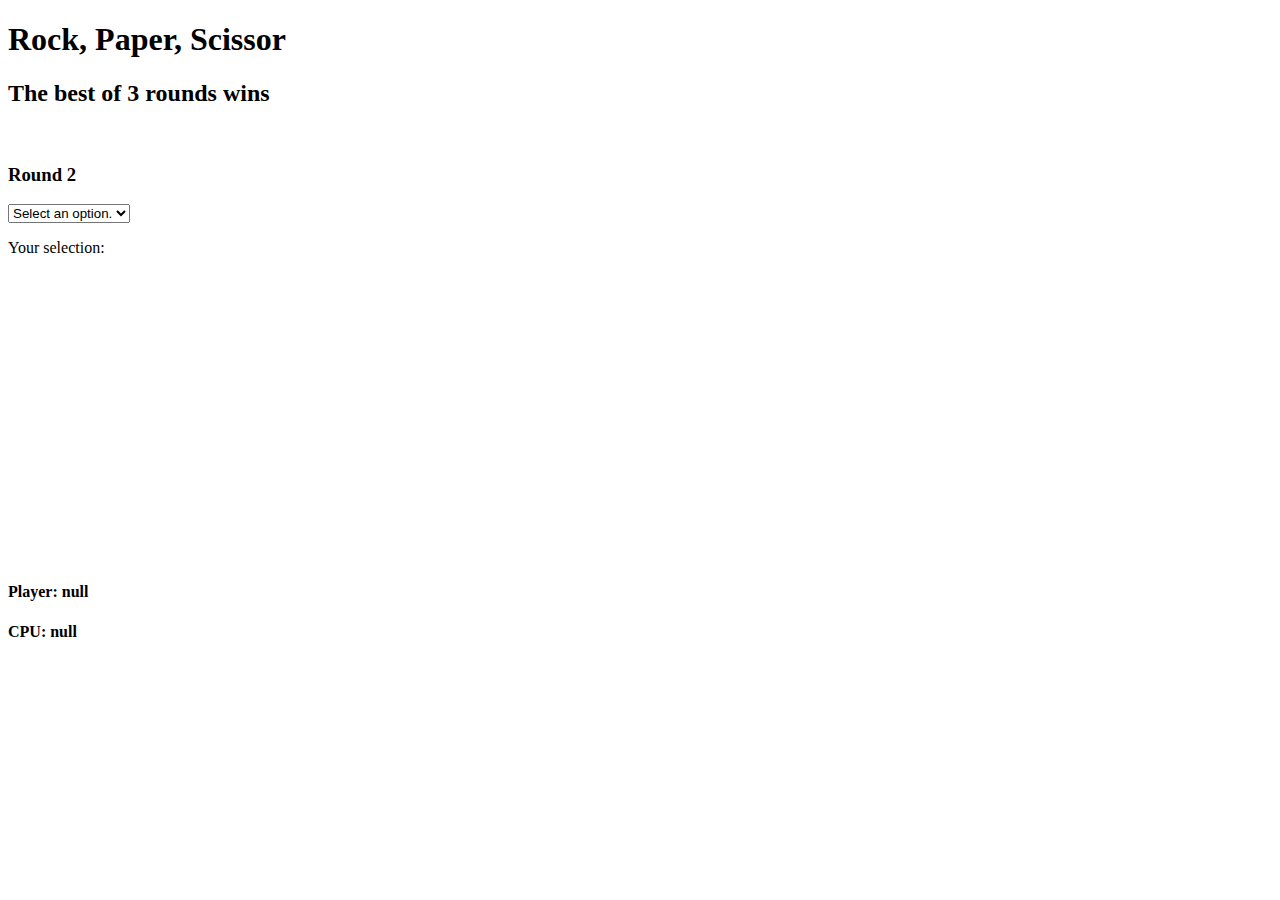
==== round2.html @ e6d4eb7a "Removed CPU button; made the innerHTML for CPU's selection AND the show round result function fire w" ====
<!DOCTYPE html>
<html lang="en">
    <head>
        <meta charset="utf-8">

        <script src="script2.js" defer></script>
    </head>

<body onload="sessionStorage.getItem('score')">
    
   
    <form>
        <h1>Rock, Paper, Scissor</h1>
        <h2>The best of 3 rounds wins</h2><br>
        <h3>Round 2</h3>
        <select onclick="cpuMove, console.log(cpuMove)" id="form">
            <option onclick="popNoSelection()" id="none">Select an option.</option>
            <option onclick="popRock(), showButton()" id="rock">Rock</option>
            <option onclick="popPaper(), showButton()" id="paper">Paper</option>
            <option onclick="popScissor(), showButton()" id="scissor">Scissor</option>
        </select>
        <p>Your selection: </p> 
        <h4 id="humanSelection"></h4>
    <br>
    
   <!--<div id="cpuButtonDiv">
        <input id="input", type="button", value="Click for CPU's move."></input>  
   
        </div>-->
            
        
        <div id="pDiv">
            <p>CPU's selection: </p>
        </div> 
        <h4 id="cpu-selection"></h4> 
     
    
    <br>
    <br>
    <br>

    
    <input onclick="conditional(), showCpuMove(), showPlayAgain(), showPDiv(), showScore2(), showNextRound()" , 
    id="button" type="button" value="Click to view results."></input>
    <h4 id="resultText"></h4>
    </form>

    <h2 id="round-result"></h2>
<br><br><br>
<button id="playAgain"><a href="index.html">Start Over</a></button>

<br><br>

<button id="nextRound"><a href="./round3.html">Play Next Round</a></button>


<h4 id="cumulScoreHum"></h4>
<h4 id="cumulScoreCPU"></h4>


<h1 id="endSeriesPl">You have won the series!</h1>
<h1 id="endSeriesCpu">You have lost the series against the CPU!</h1>

<script>
    

    </script>

</body>
</html>
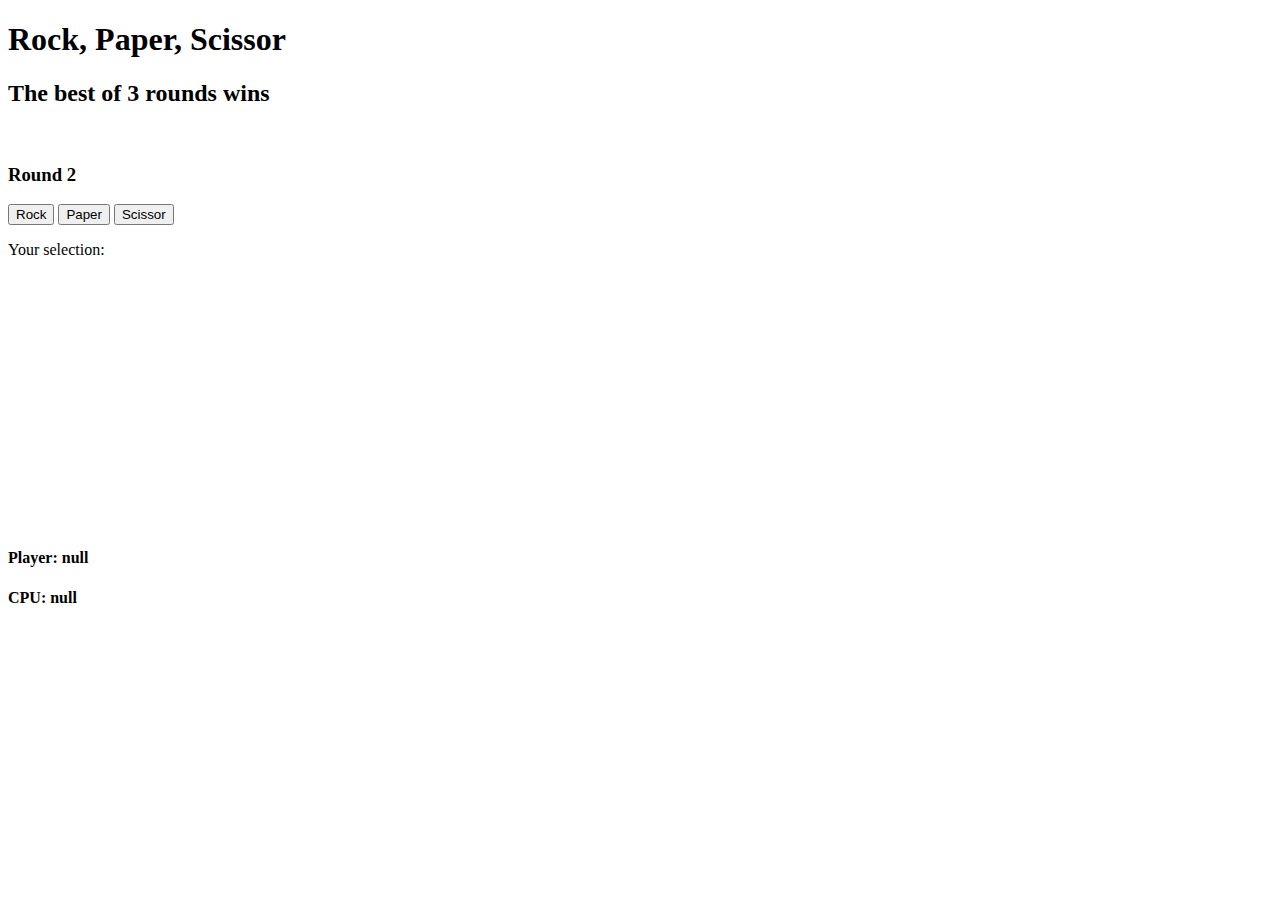
==== commit 1f520872: "Begun to style page. Learned to add background img. Will soon add hover effects to main three button" ====
--- a/round2.html
+++ b/round2.html
@@ -6,19 +6,27 @@
         <script src="script2.js" defer></script>
     </head>
 
-<body onload="sessionStorage.getItem('score')">
-    
-   
-    <form>
+<body>
+    <header>
         <h1>Rock, Paper, Scissor</h1>
         <h2>The best of 3 rounds wins</h2><br>
         <h3>Round 2</h3>
-        <select onclick="cpuMove, console.log(cpuMove)" id="form">
-            <option onclick="popNoSelection()" id="none">Select an option.</option>
-            <option onclick="popRock(), showButton()" id="rock">Rock</option>
-            <option onclick="popPaper(), showButton()" id="paper">Paper</option>
-            <option onclick="popScissor(), showButton()" id="scissor">Scissor</option>
-        </select>
+    </header>
+   
+    <form>
+        
+        
+        <button type="button" onclick="popRock(), showButton()" id="rock">Rock</button>
+        <button type="button" onclick="popPaper(), showButton()" id="paper">Paper</button>
+        <button type="button" onclick="popScissor(), showButton()" id="scissor">Scissor</button>
+
+            
+           <!-- <select onclick="cpuMove, console.log(cpuMove)" id="form">
+                <option onclick="popNoSelection()" id="none">Select an option.</option>
+                <option </option>
+                <option </option>
+                <option </option>
+            </select>-->
         <p>Your selection: </p> 
         <h4 id="humanSelection"></h4>
     <br>
@@ -46,12 +54,12 @@
     </form>
 
     <h2 id="round-result"></h2>
-<br><br><br>
-<button id="playAgain"><a href="index.html">Start Over</a></button>
+<br>
 
+<a href="index.html", id="playAgain"><button>Start Over</button></a>
 <br><br>
 
-<button id="nextRound"><a href="./round3.html">Play Next Round</a></button>
+<a href="./round3.html", id="nextRound"><button>Play Next Round</button></a>
 
 
 <h4 id="cumulScoreHum"></h4>
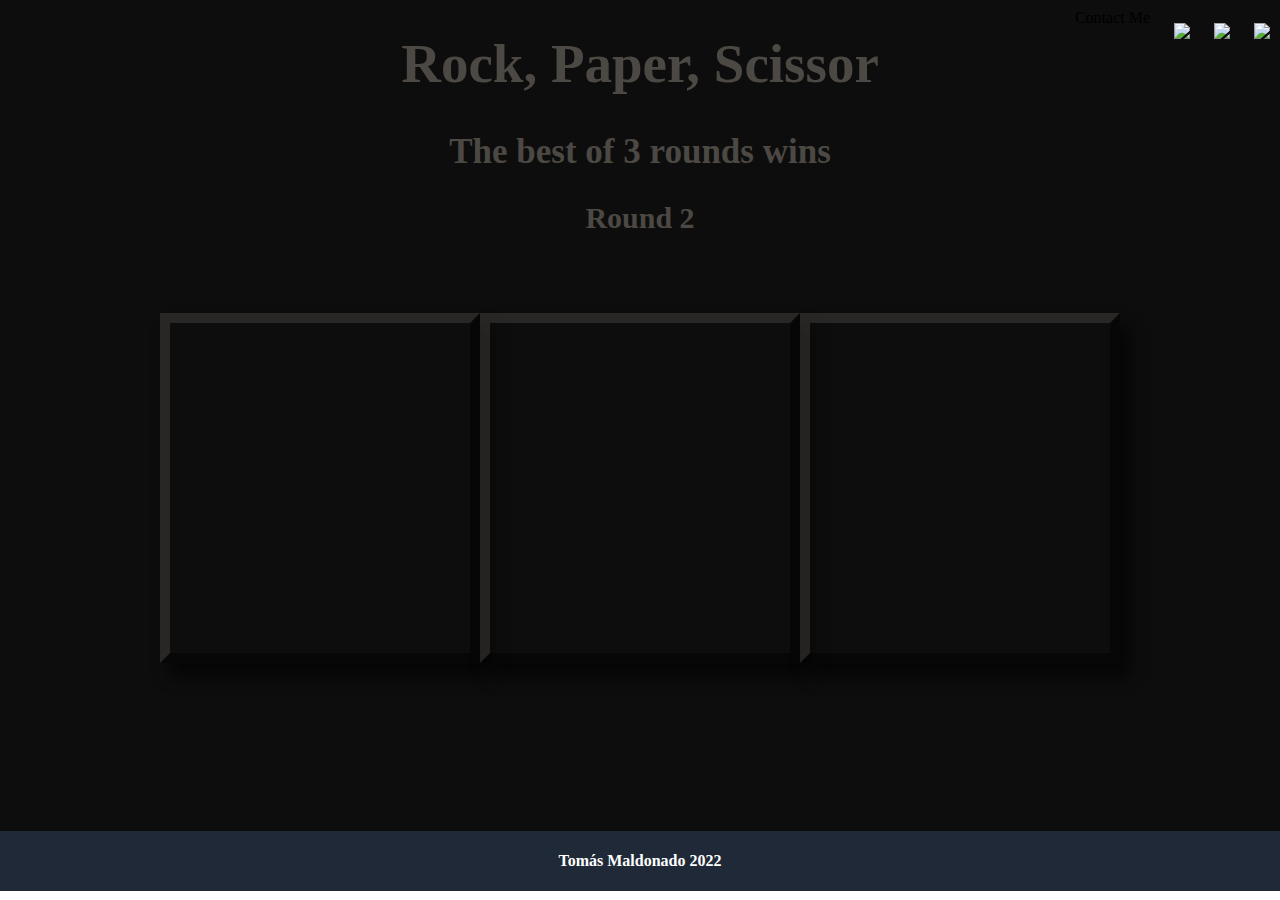
==== commit 83f2c632: "Tentative final draft." ====
--- a/round2.html
+++ b/round2.html
@@ -2,77 +2,96 @@
 <html lang="en">
     <head>
         <meta charset="utf-8">
-
+        <title>Rock, Paper, Scissor</title>
+        <meta name="description" content="Round 2">
+        <meta name="author" content="Tomas Maldonado">
+        <meta name="viewport" content="width=device-width, initial-scale=1">
+        <link rel="stylesheet" href="./scss/main2.css">
         <script src="script2.js" defer></script>
+        <link rel="icon" href="../../general icons/monkey icon.png">
     </head>
 
 <body>
-    <header>
-        <h1>Rock, Paper, Scissor</h1>
-        <h2>The best of 3 rounds wins</h2><br>
-        <h3>Round 2</h3>
-    </header>
-   
-    <form>
+    <div class="mainDiv"> 
+            <ul id="contactBar">
+                <li id="liP">Contact Me</li>
+                <li id="github"><a href="https://github.com/tmaldonado98", 
+                    target="blank"><img src="../../general icons/github icon.png">
+                    </a></li>
+                <li id="email"><a href="mailto: tmaldonadotrs@gmail.com",
+                    target="blank"><img src="../../general icons/mail icon.png"> 
+                    </a></li>
+                <li id="ig"><a href="https://www.instagram.com/tomas.m.98/",
+                    target="blank"><img src="../../general icons/instagram icon.png"> 
+                    </a></li>                    
+            </ul>
+                                
+        <div class="cumulScoreBox">
+            <h4 id="cumulScoreHum"></h4>
+            <h4 id="cumulScoreCPU"></h4>
+        </div>
         
-        
-        <button type="button" onclick="popRock(), showButton()" id="rock">Rock</button>
-        <button type="button" onclick="popPaper(), showButton()" id="paper">Paper</button>
-        <button type="button" onclick="popScissor(), showButton()" id="scissor">Scissor</button>
+        <div id="resultDivBox">
+            <h2 id="round-result"></h2>
+            <h2 id="endSeriesPl"></h2>
+            <h2 id="endSeriesCpu"></h2>        
+        </div> 
 
-            
-           <!-- <select onclick="cpuMove, console.log(cpuMove)" id="form">
-                <option onclick="popNoSelection()" id="none">Select an option.</option>
-                <option </option>
-                <option </option>
-                <option </option>
-            </select>-->
-        <p>Your selection: </p> 
-        <h4 id="humanSelection"></h4>
-    <br>
-    
-   <!--<div id="cpuButtonDiv">
-        <input id="input", type="button", value="Click for CPU's move."></input>  
-   
-        </div>-->
-            
-        
-        <div id="pDiv">
-            <p>CPU's selection: </p>
-        </div> 
-        <h4 id="cpu-selection"></h4> 
-     
-    
-    <br>
-    <br>
-    <br>
-
-    
-    <input onclick="conditional(), showCpuMove(), showPlayAgain(), showPDiv(), showScore2(), showNextRound()" , 
-    id="button" type="button" value="Click to view results."></input>
-    <h4 id="resultText"></h4>
-    </form>
-
-    <h2 id="round-result"></h2>
-<br>
-
-<a href="index.html", id="playAgain"><button>Start Over</button></a>
-<br><br>
-
-<a href="./round3.html", id="nextRound"><button>Play Next Round</button></a>
+        <header>
+            <div class="headerDiv">
+                <h1>Rock, Paper, Scissor</h1>
+                <h2>The best of 3 rounds wins</h2>
+                <h3>Round 2</h3>
+            </div>
+        </header>
 
 
-<h4 id="cumulScoreHum"></h4>
-<h4 id="cumulScoreCPU"></h4>
+        <main>
 
+        <section>    
+                <div class="buttonsDiv">
+                    <button type="button" onclick="popRock()" class="rock">
+                        <img src="./images/rock48.png", class="rockImg"></button>
+                    <button type="button" onclick="popPaper()" class="paper">
+                        <img src="./images/paper transparent background.gif", class="paperImg"></button>
+                    <button type="button" onclick="popScissor()" class="scissor">
+                    <img src="./images/scissor ransarentak.gif", class="scissorImg"></button>
+                </div>
+                <br>        
+                <br>
+        </section>
 
-<h1 id="endSeriesPl">You have won the series!</h1>
-<h1 id="endSeriesCpu">You have lost the series against the CPU!</h1>
+        <section id="textAndButtons">
+            <div id="humAndCpuSelBox">
+                
+                <div class="humSelBox">
+                <p id="yrSel">Your selection: </p> 
+                <h4 id="humanSelection"></h4>
+                </div>
+            
+                <div class="cpuSelBox">
+                    <div id="pDiv">
+                        <p>CPU's selection: </p>
+                    </div> 
+                    <h4 id="cpu-selection"></h4>
+                </div>
+            </div>
+        </section>  
 
-<script>
-    
+        <div class="smallBtnsDiv">
+            <input onclick="conditional(), showCpuMove(), showPDiv(), showScore2(), showNextRound(), showPlayAgain()" , 
+            id="resultButton" type="button" value="Click To View Results">
+            <a href="./index.html"><button id="playAgain" >Start Over</button></a>
+            <a href="./round3.html"><button id="nextRound">Play Next Round</button></a>
+        </div>
+    </div>
+</main>
 
-    </script>
+<footer>
+    <p>
+        Tomás Maldonado 2022
+    </p>
+</footer>
 
 </body>
 </html>--- a/scss/main2.css
+++ b/scss/main2.css
@@ -0,0 +1,427 @@
+* {
+  -webkit-box-sizing: border-box;
+          box-sizing: border-box;
+}
+
+body {
+  margin: 0;
+}
+
+#contactBar {
+  list-style: none;
+  width: 100%;
+  height: 60px;
+  position: absolute;
+  left: 0;
+  text-align: right;
+  padding-top: 7px;
+}
+
+#contactBar li {
+  display: inline-block;
+  margin: 0 10px;
+}
+
+#contactBar #liP {
+  position: relative;
+  top: -1rem;
+  font-family: font-family "Merienda", "Impact", "Georgia";
+}
+
+.mainDiv:after {
+  content: "";
+  display: block;
+  height: 100%;
+  width: 100%;
+  background-color: rgba(81, 81, 81, 0.164);
+  position: absolute;
+  top: 0;
+  left: 0;
+  z-index: 0;
+}
+
+.mainDiv {
+  background-image: url("../../../generalImages/image4.jpg");
+  background-color: black;
+  padding: 0em 10em 0em 10em;
+  background-position: center;
+  background-size: cover;
+  position: relative;
+}
+
+.mainDiv > * {
+  z-index: 10;
+  position: relative;
+}
+
+header {
+  margin: 0 20% 0 20%;
+}
+
+.headerDiv {
+  display: -webkit-box;
+  display: -ms-flexbox;
+  display: flex;
+  -webkit-box-pack: center;
+      -ms-flex-pack: center;
+          justify-content: center;
+  -webkit-box-align: center;
+      -ms-flex-align: center;
+          align-items: center;
+  -webkit-box-orient: vertical;
+  -webkit-box-direction: normal;
+      -ms-flex-direction: column;
+          flex-direction: column;
+  padding-top: 2em;
+  color: #4c4843;
+  -webkit-animation: fadeIn 2s;
+          animation: fadeIn 2s;
+}
+
+.headerDiv h1, .headerDiv h2 {
+  border-width: width 22px;
+  border-color: black;
+}
+
+.headerDiv h1 {
+  font-size: 55px;
+  margin-top: 0;
+}
+
+.headerDiv h2 {
+  font-size: 35px;
+  margin-top: 0;
+}
+
+.headerDiv h3 {
+  margin-top: 0;
+  font-size: 30px;
+}
+
+@-webkit-keyframes fadeOut {
+  to {
+    opacity: 0;
+  }
+}
+
+@keyframes fadeOut {
+  to {
+    opacity: 0;
+  }
+}
+
+.fadeOut {
+  -webkit-transition: 1s ease-out;
+  transition: 1s ease-out;
+  opacity: 0;
+}
+
+@-webkit-keyframes fadeIn {
+  from {
+    opacity: 0;
+  }
+  to {
+    opacity: 0.25;
+  }
+  to {
+    opacity: 0.5;
+  }
+  to {
+    opacity: 0.75;
+  }
+  to {
+    opacity: 1;
+  }
+}
+
+@keyframes fadeIn {
+  from {
+    opacity: 0;
+  }
+  to {
+    opacity: 0.25;
+  }
+  to {
+    opacity: 0.5;
+  }
+  to {
+    opacity: 0.75;
+  }
+  to {
+    opacity: 1;
+  }
+}
+
+.fadeIn {
+  -webkit-transition: 1s ease-in-out;
+  transition: 1s ease-in-out;
+  opacity: 1;
+}
+
+.cumulScoreBox {
+  position: absolute;
+  top: 2rem;
+  max-width: -webkit-fit-content;
+  max-width: -moz-fit-content;
+  max-width: fit-content;
+  display: -webkit-box;
+  display: -ms-flexbox;
+  display: flex;
+  min-width: 30%;
+  -webkit-box-pack: justify;
+      -ms-flex-pack: justify;
+          justify-content: space-between;
+  left: 0;
+  right: 0;
+  margin-left: auto;
+  margin-right: auto;
+  font-size: 50px;
+  color: antiquewhite;
+}
+
+.cumulScoreBox h4 {
+  color: antiquewhite;
+}
+
+#cumulScoreHum, #cumulScoreCPU {
+  text-shadow: 4px 2px rebeccapurple;
+}
+
+.buttonsDiv {
+  display: -webkit-box;
+  display: -ms-flexbox;
+  display: flex;
+  -webkit-box-orient: horizontal;
+  -webkit-box-direction: normal;
+      -ms-flex-direction: row;
+          flex-direction: row;
+  -ms-flex-pack: distribute;
+      justify-content: space-around;
+  -webkit-box-align: center;
+      -ms-flex-align: center;
+          align-items: center;
+  outline: none;
+  margin-top: 3rem;
+  -webkit-animation: fadeIn 2s;
+          animation: fadeIn 2s;
+}
+
+/*.buttonsDiv.active {
+    animation: fadeOut 7s;
+}*/
+.rock, .paper, .scissor {
+  background-color: transparent;
+  width: 400px;
+  height: 350px;
+  border-width: 10px;
+  border-color: rgba(76, 72, 67, 0.445);
+  border-style: outset;
+  display: -webkit-box;
+  display: -ms-flexbox;
+  display: flex;
+  -webkit-box-orient: vertical;
+  -webkit-box-direction: normal;
+      -ms-flex-direction: column;
+          flex-direction: column;
+  -webkit-box-pack: start;
+      -ms-flex-pack: start;
+          justify-content: start;
+  -webkit-box-align: center;
+      -ms-flex-align: center;
+          align-items: center;
+  -webkit-box-shadow: 10px 14px 14px rgba(0, 0, 0, 0.6);
+          box-shadow: 10px 14px 14px rgba(0, 0, 0, 0.6);
+  z-index: 7;
+}
+
+.rockImg, .paperImg, .scissorImg {
+  margin: auto;
+  width: 40%;
+  -webkit-box-pack: center;
+      -ms-flex-pack: center;
+          justify-content: center;
+  -webkit-box-align: center;
+      -ms-flex-align: center;
+          align-items: center;
+  opacity: 0;
+}
+
+.paperImg, .scissorImg {
+  height: auto;
+}
+
+.scissorImg {
+  height: 50%;
+  width: 50%;
+}
+
+.rock:hover, .paper:hover, .scissor:hover {
+  -webkit-transition-duration: 650ms;
+          transition-duration: 650ms;
+  border-width: 19px;
+  border-color: rgba(76, 72, 67, 0.954);
+  border-style: double;
+}
+
+.rock:hover .rockImg, .rock:hover .paperImg, .rock:hover .scissorImg, .rock:hover .paperImg, .rock:hover .scissorImg, .rock:hover .scissorImg, .paper:hover .rockImg, .paper:hover .paperImg, .paper:hover .scissorImg, .paper:hover .paperImg, .paper:hover .scissorImg, .paper:hover .scissorImg, .scissor:hover .rockImg, .scissor:hover .paperImg, .scissor:hover .scissorImg, .scissor:hover .paperImg, .scissor:hover .scissorImg, .scissor:hover .scissorImg {
+  -webkit-transition-duration: 500ms;
+          transition-duration: 500ms;
+  opacity: 1;
+}
+
+#resultDivBox {
+  display: -webkit-box;
+  display: -ms-flexbox;
+  display: flex;
+  -ms-flex-wrap: wrap;
+      flex-wrap: wrap;
+  -webkit-box-align: center;
+      -ms-flex-align: center;
+          align-items: center;
+  -webkit-box-pack: center;
+      -ms-flex-pack: center;
+          justify-content: center;
+  font-size: 25px;
+  color: antiquewhite;
+  width: 50%;
+  margin-left: auto;
+  margin-right: auto;
+  padding-bottom: 2rem;
+  position: absolute;
+  top: 25%;
+  left: 0;
+  right: 0;
+}
+
+#resultDivBox #round-result {
+  text-shadow: 2px 2px rebeccapurple;
+}
+
+#resultDivBox #endSeriesPl, #resultDivBox #endSeriesCpu {
+  text-shadow: 4px 2px rebeccapurple;
+}
+
+/*#endSeriesText {
+    width: fit-content;
+    height: 50px;
+    margin: 0 auto;
+}
+*/
+#textAndButtons {
+  position: absolute;
+  top: 0;
+  bottom: 0;
+  right: 0;
+  left: 0;
+  width: 50%;
+  height: -webkit-fit-content;
+  height: -moz-fit-content;
+  height: fit-content;
+  margin-left: auto;
+  margin-right: auto;
+  padding-top: 2rem;
+  display: -webkit-box;
+  display: -ms-flexbox;
+  display: flex;
+  -webkit-box-orient: vertical;
+  -webkit-box-direction: normal;
+      -ms-flex-direction: column;
+          flex-direction: column;
+  -ms-flex-line-pack: center;
+      align-content: center;
+  -webkit-box-pack: center;
+      -ms-flex-pack: center;
+          justify-content: center;
+  z-index: 5;
+}
+
+#textAndButtons #humAndCpuSelBox {
+  position: relative;
+  display: -webkit-box;
+  display: -ms-flexbox;
+  display: flex;
+  -webkit-box-orient: horizontal;
+  -webkit-box-direction: normal;
+      -ms-flex-direction: row;
+          flex-direction: row;
+  -webkit-box-pack: justify;
+      -ms-flex-pack: justify;
+          justify-content: space-between;
+  -webkit-box-align: start;
+      -ms-flex-align: start;
+          align-items: flex-start;
+  min-width: 75%;
+  left: 0;
+  right: 0;
+  margin-left: auto;
+  margin-right: auto;
+  margin-top: 2rem;
+  padding-top: 4rem;
+  font-family: font-family "Merienda", "Impact", "Georgia";
+  color: antiquewhite;
+}
+
+#textAndButtons #yrSel, #textAndButtons #pDiv {
+  font-size: 25px;
+  color: #4c4843;
+  font-weight: 600;
+}
+
+#textAndButtons #humanSelection, #textAndButtons #cpu-selection {
+  font-size: 40px;
+  text-shadow: 2px 2px rebeccapurple;
+}
+
+.smallBtnsDiv {
+  display: -webkit-box;
+  display: -ms-flexbox;
+  display: flex;
+  -webkit-box-pack: justify;
+      -ms-flex-pack: justify;
+          justify-content: space-between;
+  width: 70%;
+  margin-left: auto;
+  margin-right: auto;
+  padding-bottom: 2rem;
+}
+
+#resultButton, #playAgain, #nextRound {
+  background-color: rgba(0, 0, 0, 0.05);
+  width: 19rem;
+  font-size: 23px;
+  padding: 8px;
+  height: 100px;
+  font-family: font-family "Merienda", "Impact", "Georgia";
+  font-weight: 590;
+  color: #4c4843;
+  text-shadow: 1px 1px black;
+  -webkit-box-shadow: 5px 7px 7px rgba(0, 0, 0, 0.6);
+          box-shadow: 5px 7px 7px rgba(0, 0, 0, 0.6);
+  border-color: rgba(248, 241, 231, 0.316);
+  border-width: 4px;
+}
+
+#resultButton:hover, #playAgain:hover, #nextRound:hover {
+  -webkit-transition-duration: 650ms;
+          transition-duration: 650ms;
+  border-color: rgba(53, 53, 52, 0.749);
+  border-width: 8px;
+  font-size: 27px;
+}
+
+footer {
+  display: -webkit-box;
+  display: -ms-flexbox;
+  display: flex;
+  background-color: #1F2937;
+  color: white;
+  height: 60px;
+  font-size: 16px;
+  font-weight: bold;
+  margin: 0;
+}
+
+footer p {
+  margin: auto;
+}
+/*# sourceMappingURL=main2.css.map */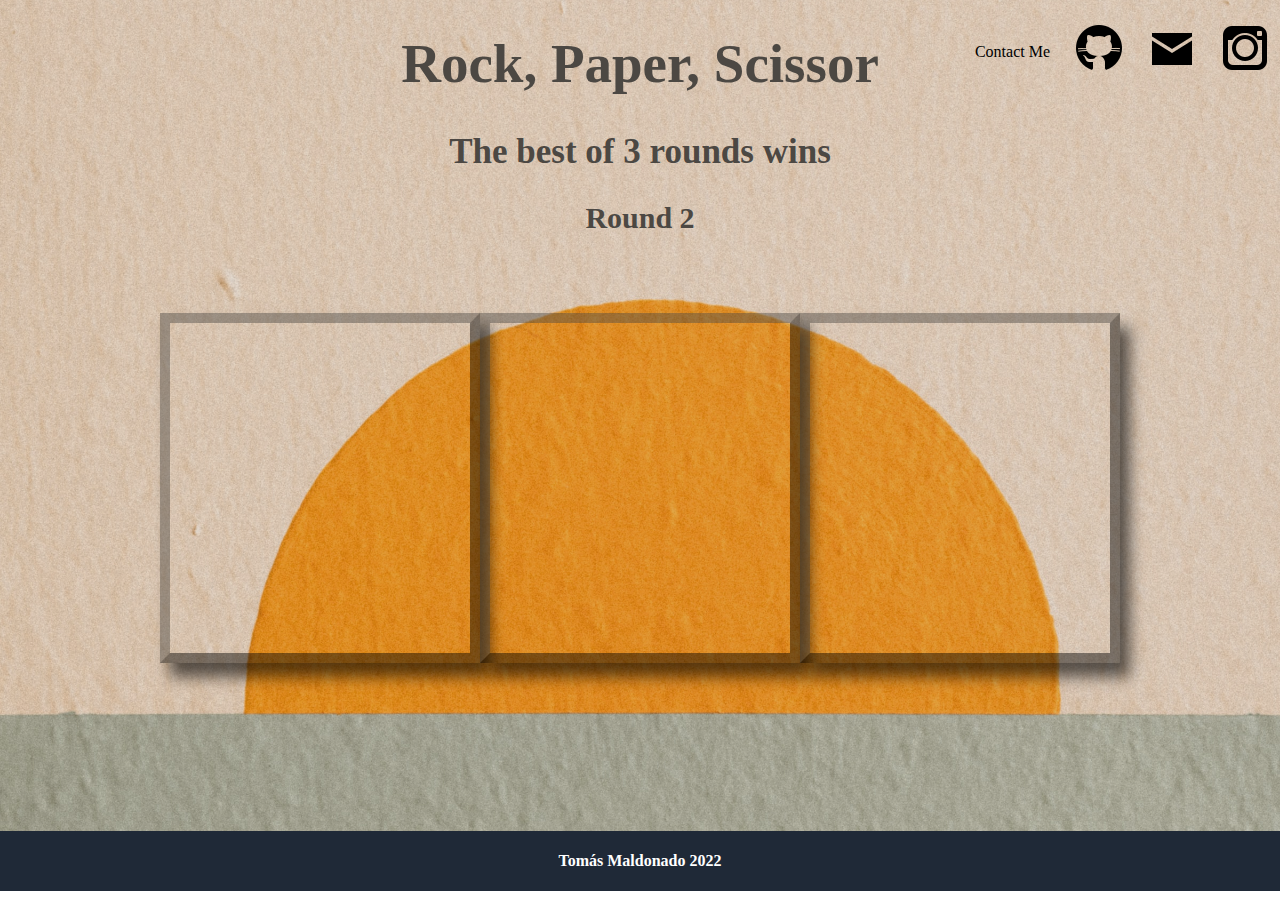
==== commit 7f94ac79: "Still making changes." ====
--- a/round2.html
+++ b/round2.html
@@ -8,23 +8,23 @@
         <meta name="viewport" content="width=device-width, initial-scale=1">
         <link rel="stylesheet" href="./scss/main2.css">
         <script src="script2.js" defer></script>
-        <link rel="icon" href="../../general icons/monkey icon.png">
+        <link rel="icon" href="/home/tomas/repository/general icons/monkey icon.png">
     </head>
 
 <body>
     <div class="mainDiv"> 
-            <ul id="contactBar">
-                <li id="liP">Contact Me</li>
-                <li id="github"><a href="https://github.com/tmaldonado98", 
-                    target="blank"><img src="../../general icons/github icon.png">
-                    </a></li>
-                <li id="email"><a href="mailto: tmaldonadotrs@gmail.com",
-                    target="blank"><img src="../../general icons/mail icon.png"> 
-                    </a></li>
-                <li id="ig"><a href="https://www.instagram.com/tomas.m.98/",
-                    target="blank"><img src="../../general icons/instagram icon.png"> 
-                    </a></li>                    
-            </ul>
+        <ul id="contactBar">
+            <li id="liP">Contact Me</li>
+            <li id="github"><a href="https://github.com/tmaldonado98", 
+                target="blank"><img src="./images/github icon.png">
+                </a></li>
+            <li id="email"><a href="mailto: tmaldonadotrs@gmail.com",
+                target="blank"><img src="./images/mail icon.png"> 
+                </a></li>
+            <li id="ig"><a href="https://www.instagram.com/tomas.m.98/",
+                target="blank"><img src="./images/instagram icon.png"> 
+                </a></li>                    
+        </ul>
                                 
         <div class="cumulScoreBox">
             <h4 id="cumulScoreHum"></h4>
--- a/scss/main2.css
+++ b/scss/main2.css
@@ -41,7 +41,7 @@
 }
 
 .mainDiv {
-  background-image: url("../../../generalImages/image4.jpg");
+  background-image: url("../images/image4.jpg");
   background-color: black;
   padding: 0em 10em 0em 10em;
   background-position: center;
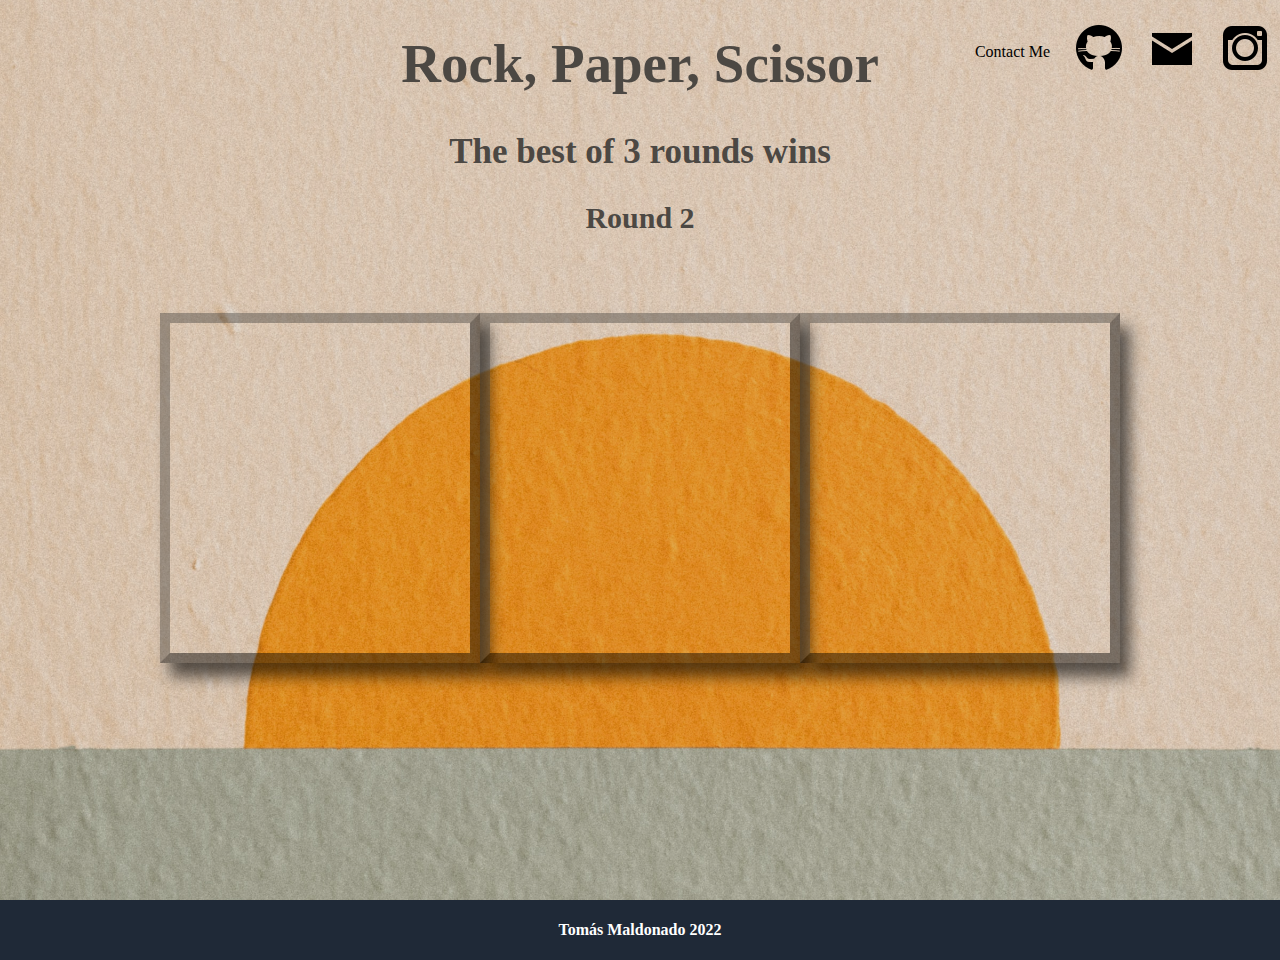
==== commit 9c2b82ef: "fixed animation not working on second page. Fixed small bug on stalemate on third round that made re" ====
--- a/round2.html
+++ b/round2.html
@@ -33,8 +33,8 @@
         
         <div id="resultDivBox">
             <h2 id="round-result"></h2>
-            <h2 id="endSeriesPl"></h2>
-            <h2 id="endSeriesCpu"></h2>        
+            <h1 id="endSeriesPl"></h1>
+            <h1 id="endSeriesCpu"></h1>        
         </div> 
 
         <header>
--- a/scss/main2.css
+++ b/scss/main2.css
@@ -46,7 +46,7 @@
   padding: 0em 10em 0em 10em;
   background-position: center;
   background-size: cover;
-  position: relative;
+  height: 100vh;
 }
 
 .mainDiv > * {
@@ -269,6 +269,24 @@
   opacity: 1;
 }
 
+@-webkit-keyframes announceTEffect {
+  from {
+    opacity: 1;
+  }
+  to {
+    opacity: 0;
+  }
+}
+
+@keyframes announceTEffect {
+  from {
+    opacity: 1;
+  }
+  to {
+    opacity: 0;
+  }
+}
+
 #resultDivBox {
   display: -webkit-box;
   display: -ms-flexbox;
@@ -283,7 +301,7 @@
           justify-content: center;
   font-size: 25px;
   color: antiquewhite;
-  width: 50%;
+  width: 40%;
   margin-left: auto;
   margin-right: auto;
   padding-bottom: 2rem;
@@ -295,10 +313,18 @@
 
 #resultDivBox #round-result {
   text-shadow: 2px 2px rebeccapurple;
+  text-align: center;
 }
 
 #resultDivBox #endSeriesPl, #resultDivBox #endSeriesCpu {
   text-shadow: 4px 2px rebeccapurple;
+}
+
+#endSeriesPl, #endSeriesCpu {
+ text-align: center;
+ margin-top: 0;
+  -webkit-animation: announceTEffect 800ms ease-in-out infinite;
+  animation: announceTEffect 800ms ease-in-out infinite;
 }
 
 /*#endSeriesText {
@@ -361,6 +387,12 @@
   color: antiquewhite;
 }
 
+#humAndCpuSelBox {
+  position: relative;
+  bottom: -10vh;
+}
+
+
 #textAndButtons #yrSel, #textAndButtons #pDiv {
   font-size: 25px;
   color: #4c4843;
@@ -383,6 +415,8 @@
   margin-left: auto;
   margin-right: auto;
   padding-bottom: 2rem;
+  position: relative;
+  bottom: -5vh;
 }
 
 #resultButton, #playAgain, #nextRound {
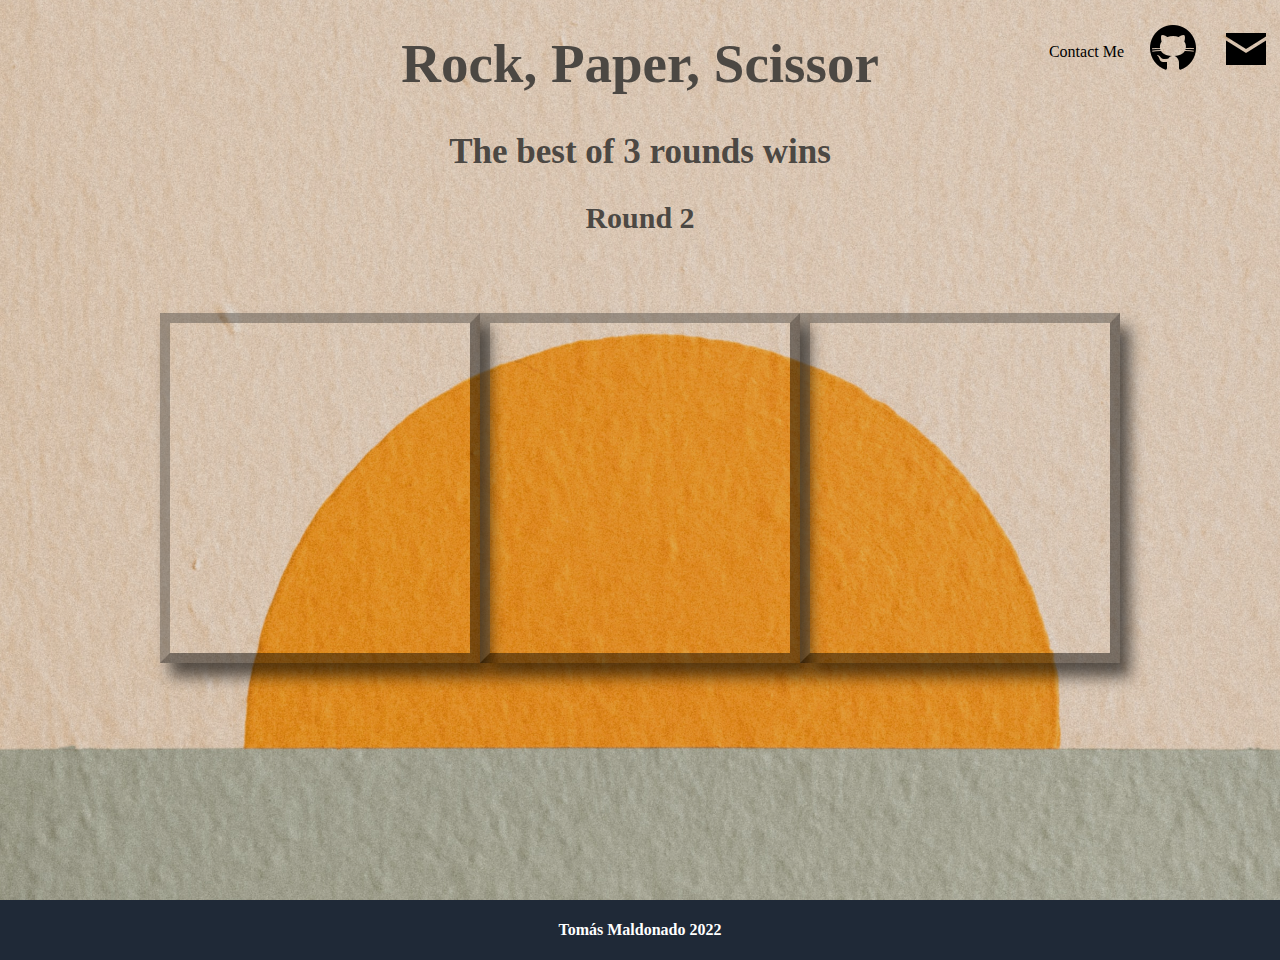
==== commit c1f49879: "removed ig button. Made next round and start over links inaccessible before getting round results." ====
--- a/round2.html
+++ b/round2.html
@@ -20,9 +20,6 @@
                 </a></li>
             <li id="email"><a href="mailto: tmaldonadotrs@gmail.com",
                 target="blank"><img src="./images/mail icon.png"> 
-                </a></li>
-            <li id="ig"><a href="https://www.instagram.com/tomas.m.98/",
-                target="blank"><img src="./images/instagram icon.png"> 
                 </a></li>                    
         </ul>
                                 
@@ -81,8 +78,8 @@
         <div class="smallBtnsDiv">
             <input onclick="conditional(), showCpuMove(), showPDiv(), showScore2(), showNextRound(), showPlayAgain()" , 
             id="resultButton" type="button" value="Click To View Results">
-            <a href="./index.html"><button id="playAgain" >Start Over</button></a>
-            <a href="./round3.html"><button id="nextRound">Play Next Round</button></a>
+            <button id="playAgain" ><a href="./index.html">Start Over</a></button>
+            <button id="nextRound"><a href="./round3.html">Play Next Round</a></button>
         </div>
     </div>
 </main>
--- a/scss/main2.css
+++ b/scss/main2.css
@@ -1,6 +1,12 @@
 * {
   -webkit-box-sizing: border-box;
           box-sizing: border-box;
+}
+
+
+a {
+  text-decoration: none;
+  all: unset;
 }
 
 body {
